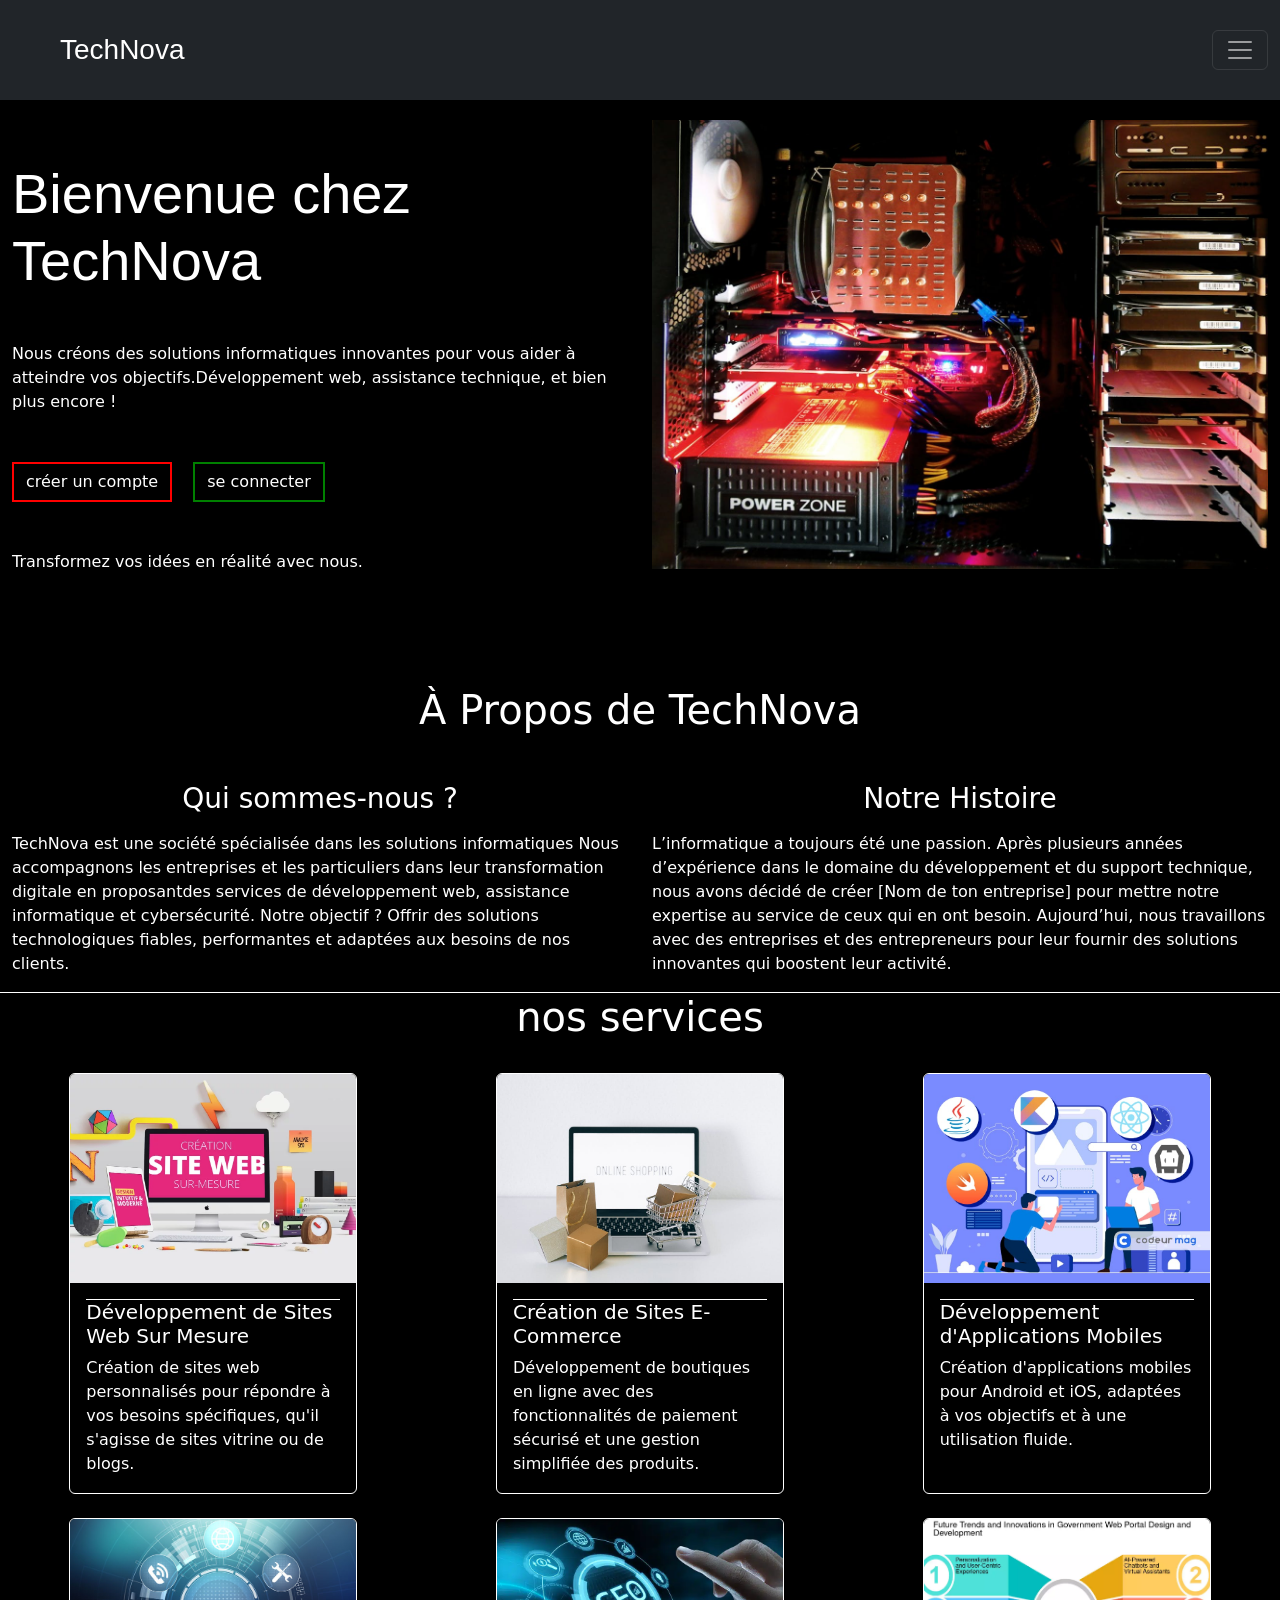
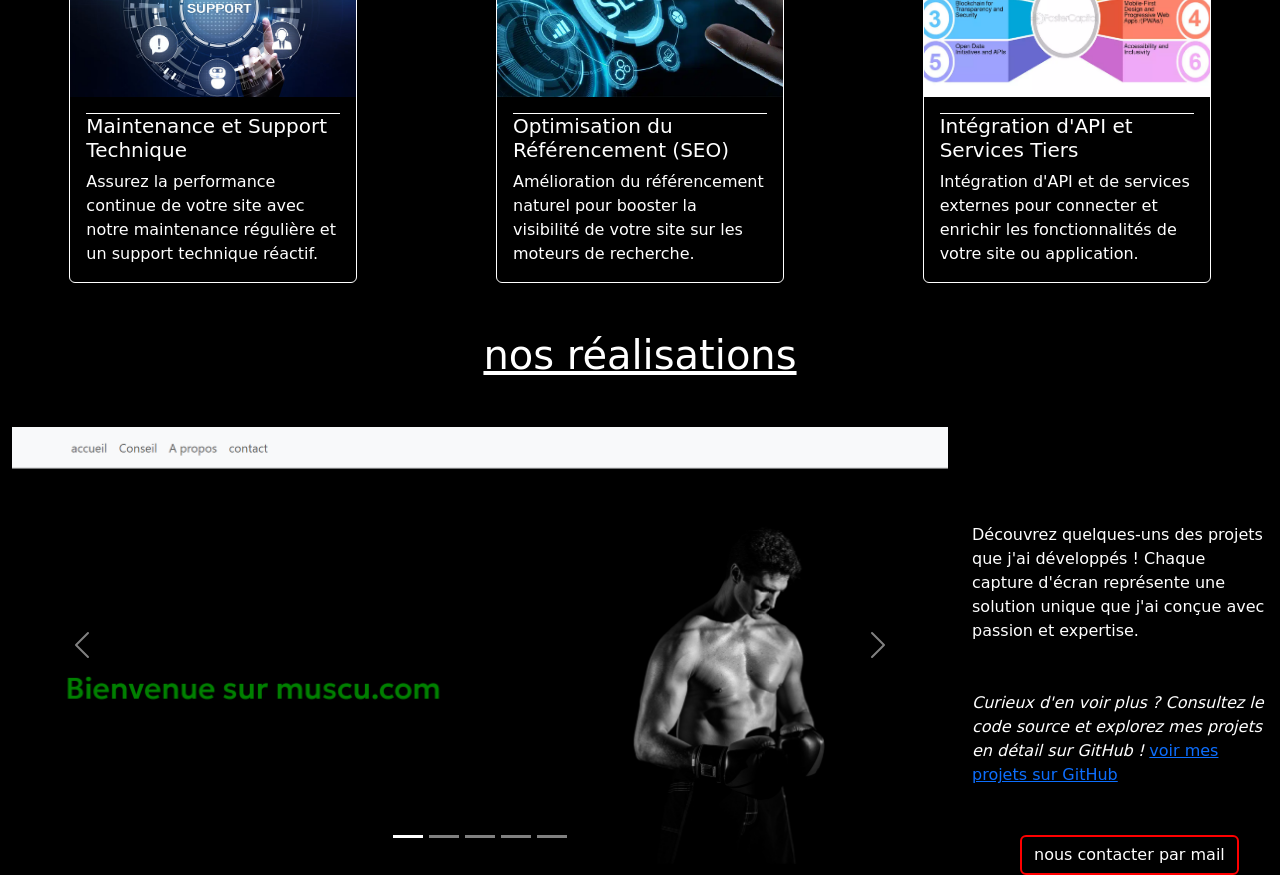
==== index.html @ 36a8649b "addsite" ====
<!DOCTYPE html>
<html lang="fr">

<head>
    <meta charset="UTF-8">
    <meta name="viewport" content="width=device-width, initial-scale=1.0">
    <title>Document</title>
    <link rel="stylesheet" href="https://cdnjs.cloudflare.com/ajax/libs/font-awesome/6.7.2/css/all.min.css"
        integrity="sha512-Evv84Mr4kqVGRNSgIGL/F/aIDqQb7xQ2vcrdIwxfjThSH8CSR7PBEakCr51Ck+w+/U6swU2Im1vVX0SVk9ABhg=="
        crossorigin="anonymous" referrerpolicy="no-referrer" />
    <link href="https://cdn.jsdelivr.net/npm/bootstrap@5.3.3/dist/css/bootstrap.min.css" rel="stylesheet"
        integrity="sha384-QWTKZyjpPEjISv5WaRU9OFeRpok6YctnYmDr5pNlyT2bRjXh0JMhjY6hW+ALEwIH" crossorigin="anonymous" />
    <link rel="stylesheet" href="style.css">
</head>

<body>
    <div class="container-fluid">

        <!-- le st-navbar désigne le style sur la barre de navigation -->
        <nav class="st-navbar navbar navbar-dark bg-dark fixed-top py-4">

            <div class="container-fluid d-flex">
                <!-- st-navbar-a style du lien du titre de l'entreprise -->
                <a class="st-navbar-a navbar-brand fs-3 ms-5" href="#">TechNova </a>
                <button class="navbar-toggler" type="button" data-bs-toggle="offcanvas"
                    data-bs-target="#offcanvasDarkNavbar" aria-controls="offcanvasDarkNavbar"
                    aria-label="Toggle navigation">
                    <span class="navbar-toggler-icon"></span>
                </button>
                <div class="offcanvas offcanvas-end text-bg-dark" tabindex="-1" id="offcanvasDarkNavbar"
                    aria-labelledby="offcanvasDarkNavbarLabel">

                    <div class="offcanvas-header">

                        <h5 class="offcanvas-title" id="offcanvasDarkNavbarLabel">TechNova </h5>
                        <button type="button" class="btn-close btn-close-white" data-bs-dismiss="offcanvas"
                            aria-label="Close"></button>

                    </div>

                    <div class="offcanvas-body">

                        <ul class="navbar-nav justify-content-end flex-grow-1 pe-3">

                            <li class="nav-item">
                                <a class="nav-link active fs-5" aria-current="page" href="form.html"> <i
                                        class="fa-solid fa-circle-user"></i>
                                    compte

                                </a>

                            </li>
                            <li class="nav-item">
                                <a class="nav-link active" aria-current="page" href="#accueil">accueil</a>
                            </li>
                            <li class="nav-item">
                                <a class="nav-link" href="#propos">à propos de nous</a>
                            </li>
                            <li class="nav-item">
                                <a class="nav-link" href="#services">nos services</a>
                            </li>
                            <li class="nav-item">
                                <a class="nav-link" href="#réalisations">nos réalistions</a>
                            </li>
                            <li class="nav-item dropdown">
                                <a class="nav-link dropdown-toggle" href="#" role="button" data-bs-toggle="dropdown"
                                    aria-expanded="false">
                                    d'autres de mes sites
                                </a>
                                <ul class="dropdown-menu dropdown-menu-dark">
                                    <li><a class="dropdown-item"
                                            href="https://aboubakar2007.github.io/site-levage/">site sur l'élevage</a>
                                    </li>
                                    <li><a class="dropdown-item"
                                            href="https://aboubakar2007.github.io/site-agriculture/">site sur
                                            l'agriculture</a></li>
                                    <li>
                                        <hr class="dropdown-divider">
                                    </li>
                                    <li><a class="dropdown-item"
                                            href="https://aboubakar2007.github.io/site-vente-d-article/">site sur les
                                            ventes d'articles</a></li>
                                </ul>
                            </li>

                        </ul>


                    </div>

                </div>

            </div>

        </nav>
        <!-- home pour la page d'accueil -->
        <section id="accueil">
            <div class="home  row mt-4 mt-lg-5 mt-md-5 pb-lg-5 pb-md-5 d-flex  ">
                <div
                    class="col-md-6 col-lg-6 mt-lg-3 mt-md-5 justify-content-center py-md-5 py-lg-5 order-lg-1 order-md-1 order-2">
                    <!--le st pour le style du h1  -->
                    <h1 class="st-home-h1 mt-2 mt-md-4 mt-lg-5 display-4">Bienvenue chez TechNova </h1>
                    <!-- le st pour le style du p -->
                    <p class="st-home-p mt-lg-5 mt-md-4 mt-2"> Nous créons des solutions informatiques innovantes pour
                        vous
                        aider à
                        atteindre vos
                        objectifs.Développement web, assistance technique, et bien plus encore !
                    </p>
                    <div class="button mt-3 mt-lg-5 mt-md-4    ">
                        <a href="form.html"><button class=" st-bouton1 btn rounded-0 me-3">créer un compte</button></a>
                        <a href="form.html"><button class=" st-bouton2 btn rounded-0 me-3">se connecter</button></a>
                    </div>
                    <p class="st-txt mt-lg-5 mt-md-4 mt-2">Transformez vos idées en réalité
                        avec nous.</p>
                </div>
                <div class="col-md-6 col-lg-6 mt-4 py-5 order-lg-2 order-md-2 order-1">
                    <img src="./images/home/pexels-pixabay-159235.jpg " class="w-100" alt="">
                </div>



            </div>
        </section>
        <section id="propos">
            <div class="row home2">
                <h1 class="texte d-flex justify-content-center mb-5">À Propos de TechNova</h1>
                <div class="col col-12 col-lg-6 col-md-6 ">
                    <h3 class="texte d-flex justify-content-center mb-3">Qui sommes-nous ?</h3>
                    <p class="texte"> TechNova est une société spécialisée dans les solutions informatiques Nous
                        accompagnons les entreprises et les particuliers dans leur transformation digitale en
                        proposantdes services de développement web, assistance informatique et cybersécurité.
                        Notre objectif ? Offrir des solutions technologiques fiables, performantes et adaptées aux
                        besoins de nos clients.
                    </p>
                </div>
                <div class="col col-12 col-lg-6 col-md-6">
                    <h3 class="texte d-flex justify-content-center mb-3">Notre Histoire</h3>
                    <p class="texte">L’informatique a toujours été une passion. Après plusieurs années d’expérience dans
                        le
                        domaine du
                        développement et du support technique, nous avons décidé de créer [Nom de ton entreprise] pour
                        mettre notre expertise au service de ceux qui en ont besoin.
                        Aujourd’hui, nous travaillons avec des entreprises et des entrepreneurs pour leur fournir des
                        solutions innovantes qui boostent leur activité.</p>
                </div>
            </div>
        </section>

        <section id="services">

            <div class="row home3 gy-4 ">
                <h1 class="texte  mt-4 d-flex justify-content-center">nos services</h1>
                <div class="col col-lg-4 d-flex justify-content-center">
                    <div class="card" style="width: 18rem;">
                        <img src="./images/service/940-site.webp" class="card-img-top h-50" alt="..."
                            style="object-fit: cover;">
                        <div class="card-body">
                            <h1 class="fs-5">Développement de Sites Web Sur Mesure</h1>
                            <p class="card-text">Création de sites web personnalisés pour répondre à vos besoins
                                spécifiques, qu'il s'agisse de sites vitrine ou de blogs.</p>
                        </div>
                    </div>
                </div>
                <div class="col col-lg-4 d-flex justify-content-center">
                    <div class="card" style="width: 18rem;">
                        <img src="./images/service/pexels-n-voitkevich-6214474.jpg" class="card-img-top h-50" alt="..."
                            style="object-fit: cover;">
                        <div class="card-body">
                            <h1 class="fs-5 ">Création de Sites E-Commerce</h1>
                            <p class="card-text">Développement de boutiques en ligne avec des fonctionnalités de
                                paiement sécurisé et une gestion simplifiée des produits.</p>
                        </div>
                    </div>
                </div>
                <div class="col col-lg-4 d-flex justify-content-center">
                    <div class="card" style="width: 18rem;">
                        <img src="./images/service/developpement-mobile.jpg" class="card-img-top h-50" alt="..."
                            style="object-fit: cover;">
                        <div class="card-body">
                            <h1 class="fs-5"> Développement d'Applications Mobiles</h1>
                            <p class="card-text">Création d'applications mobiles pour Android et iOS, adaptées à vos
                                objectifs et à une utilisation fluide.</p>
                        </div>
                    </div>
                </div>
                <div class="col col-lg-4 d-flex justify-content-center">
                    <div class="card" style="width: 18rem;">
                        <img src="./images/service/Support.jpg " class="card-img-top h-50" alt="..."
                            style="object-fit: cover;">
                        <div class="card-body">
                            <h1 class="fs-5">Maintenance et Support Technique</h1>
                            <p class="card-text">Assurez la performance continue de votre site avec notre maintenance
                                régulière et un support technique réactif.</p>
                        </div>
                    </div>
                </div>
                <div class="col col-lg-4 d-flex justify-content-center">
                    <div class="card" style="width: 18rem;">
                        <img src="./images/service/optimisation-referencement.webp" class="card-img-top h-50" alt="..."
                            style="object-fit: cover;">
                        <div class="card-body">
                            <h1 class="fs-5">Optimisation du Référencement (SEO)</h1>
                            <p class="card-text">Amélioration du référencement naturel pour booster la visibilité de
                                votre site sur les moteurs de recherche.</p>
                        </div>
                    </div>
                </div>
                <div class="col col-lg-4 d-flex justify-content-center">
                    <div class="card" style="width: 18rem;">
                        <img src="./images/service/conception.webp.webp" class="card-img-top h-50" alt="..."
                            style="object-fit: cover" ;>
                        <div class=" card-body">
                            <h1 class="fs-5">Intégration d'API et Services Tiers</h1>
                            <p class="card-text">Intégration d'API et de services externes pour connecter et enrichir
                                les fonctionnalités de votre site ou application.</p>
                        </div>
                    </div>
                </div>



            </div>
        </section>

        <section id="réalisations">
            <div class="row home4">
                <h1 class="texte d-flex justify-content-center my-5">nos réalisations</h1>
                <div class="col-lg-9 col-md-8 col-12">
                    <div id="carouselExampleIndicators" class="carousel slide">
                        <div class="carousel-indicators">
                            <button type="button" data-bs-target="#carouselExampleIndicators" data-bs-slide-to="0"
                                class="active" aria-current="true" aria-label="Slide 1"></button>
                            <button type="button" data-bs-target="#carouselExampleIndicators" data-bs-slide-to="1"
                                aria-label="Slide 2"></button>
                            <button type="button" data-bs-target="#carouselExampleIndicators" data-bs-slide-to="2"
                                aria-label="Slide 3"></button>
                            <button type="button" data-bs-target="#carouselExampleIndicators" data-bs-slide-to="3"
                                aria-label="Slide 4"></button>
                            <button type="button" data-bs-target="#carouselExampleIndicators" data-bs-slide-to="4"
                                aria-label="Slide 5"></button>
                        </div>
                        <div class="carousel-inner">
                            <div class="carousel-item active">
                                <img src="./images/réalisations/Capture d’écran 2025-03-30 150118.png"
                                    class="d-block w-100" alt="...">
                            </div>
                            <div class="carousel-item">
                                <img src="./images/réalisations/Capture d’écran 2025-03-30 150232.png"
                                    class="d-block w-100" alt="...">
                            </div>
                            <div class="carousel-item">
                                <img src="./images/réalisations/Capture d’écran 2025-03-30 150316.png"
                                    class="d-block w-100" alt="...">
                            </div>
                            <div class="carousel-item">
                                <img src="./images/réalisations/Capture d’écran 2025-03-30 150400.png"
                                    class="d-block w-100" alt="...">
                            </div>
                            <div class="carousel-item">
                                <img src="./images/réalisations/Capture d’écran 2025-03-30 150430.png"
                                    class="d-block w-100" alt="...">
                            </div>
                        </div>
                        <button class="carousel-control-prev" type="button" data-bs-target="#carouselExampleIndicators"
                            data-bs-slide="prev">
                            <span class="carousel-control-prev-icon" aria-hidden="true"></span>
                            <span class="visually-hidden">Previous</span>
                        </button>
                        <button class="carousel-control-next" type="button" data-bs-target="#carouselExampleIndicators"
                            data-bs-slide="next">
                            <span class="carousel-control-next-icon" aria-hidden="true"></span>
                            <span class="visually-hidden">Next</span>
                        </button>
                    </div>
                </div>
                <div class="col-lg-3 col-md-4 col-12 mt-md-4 mt-lg-5">

                    <p class="texte my-lg-5 my-md-4 my-2 d-flex justify-content-center">Découvrez quelques-uns des
                        projets que j'ai
                        développés ! Chaque capture
                        d'écran
                        représente une
                        solution unique que j'ai conçue avec passion et expertise.</p>
                    <i class="texte">Curieux d'en voir plus ? Consultez le code source et explorez mes projets en détail
                        sur GitHub
                        !</i>
                    <a href="https://github.com/aboubakar2007">voir mes projets sur GitHub</a>

                    <button type="button" class="mm-btn btn btn-rounded-none mt-lg-5 ms-lg-5 mt-2 ms-3 mt-md-4 ms-md-4 "
                        id="liveToastBtn">nous
                        contacter
                        par
                        mail</button>

                    <div class="toast-container position-fixed bottom-0 end-0 p-3 ">
                        <div id="liveToast" class="toast " role="alert" aria-live="assertive" aria-atomic="true">
                            <div class="toast-header">
                                <img src="./images/home/pexels-pixabay-159235.jpg" class="rounded me-2 w-25" alt=""
                                    style="background-color: blue;">
                                <strong class="me-auto">TechNova</strong>
                                <small>à l'instant</small>
                                <button type="button" class="btn-close " data-bs-dismiss="toast"
                                    aria-label="Close"></button>
                            </div>
                            <div class="toast-body">
                                <a href="mailto:">aboubakarnoursery@gmail.com</a>
                            </div>
                        </div>
                    </div>

                </div>


            </div>
        </section>




    </div>

    <script src="https://cdn.jsdelivr.net/npm/bootstrap@5.3.3/dist/js/bootstrap.bundle.min.js"
        integrity="sha384-YvpcrYf0tY3lHB60NNkmXc5s9fDVZLESaAA55NDzOxhy9GkcIdslK1eN7N6jIeHz" crossorigin="anonymous">
    </script>
    <script src="script.js"></script>
</body>

</html>
---- style.css ----
.st-navbar-a {
  font-family: "Franklin Gothic Medium", "Arial Narrow", Arial, sans-serif;
}
.st-navbar-a:hover {
  color: rgba(116, 36, 36, 0.747);
  border-bottom: 2px solid red;
}
.home {
  background-color: black;
}
.st-home-h1 {
  color: white;
  font-family: "Franklin Gothic Medium", "Arial Narrow", Arial, sans-serif;
}
.st-home-p {
  color: white;
}
.st-bouton1 {
  border: 2px solid red;
  color: white;
}
.st-bouton1:hover,
.st-bouton1:active {
  background-color: red;
  color: white;
  transition: 0.4s linear;
}
.st-bouton2 {
  border: 2px solid green;
  color: white;
}
.st-bouton2:hover,
.st-bouton2:active {
  background-color: green;
  color: white;
  transition: 0.4s linear;
}
.st-txt {
  color: white;
}

.texte {
  color: white;
}
.home2 {
  background-color: black;
}
.home3 {
  background-color: black;
}

.home3 .card {
  background-color: black;
  color: white;
  border: 1px solid white;
}
.home3 h1 {
  border-top: 1px solid white;
}
.home4 {
  background-color: black;
}
.home4 h1 {
  text-decoration: underline;
}

.mm-btn {
  border: 2px solid red;
  color: white;
}
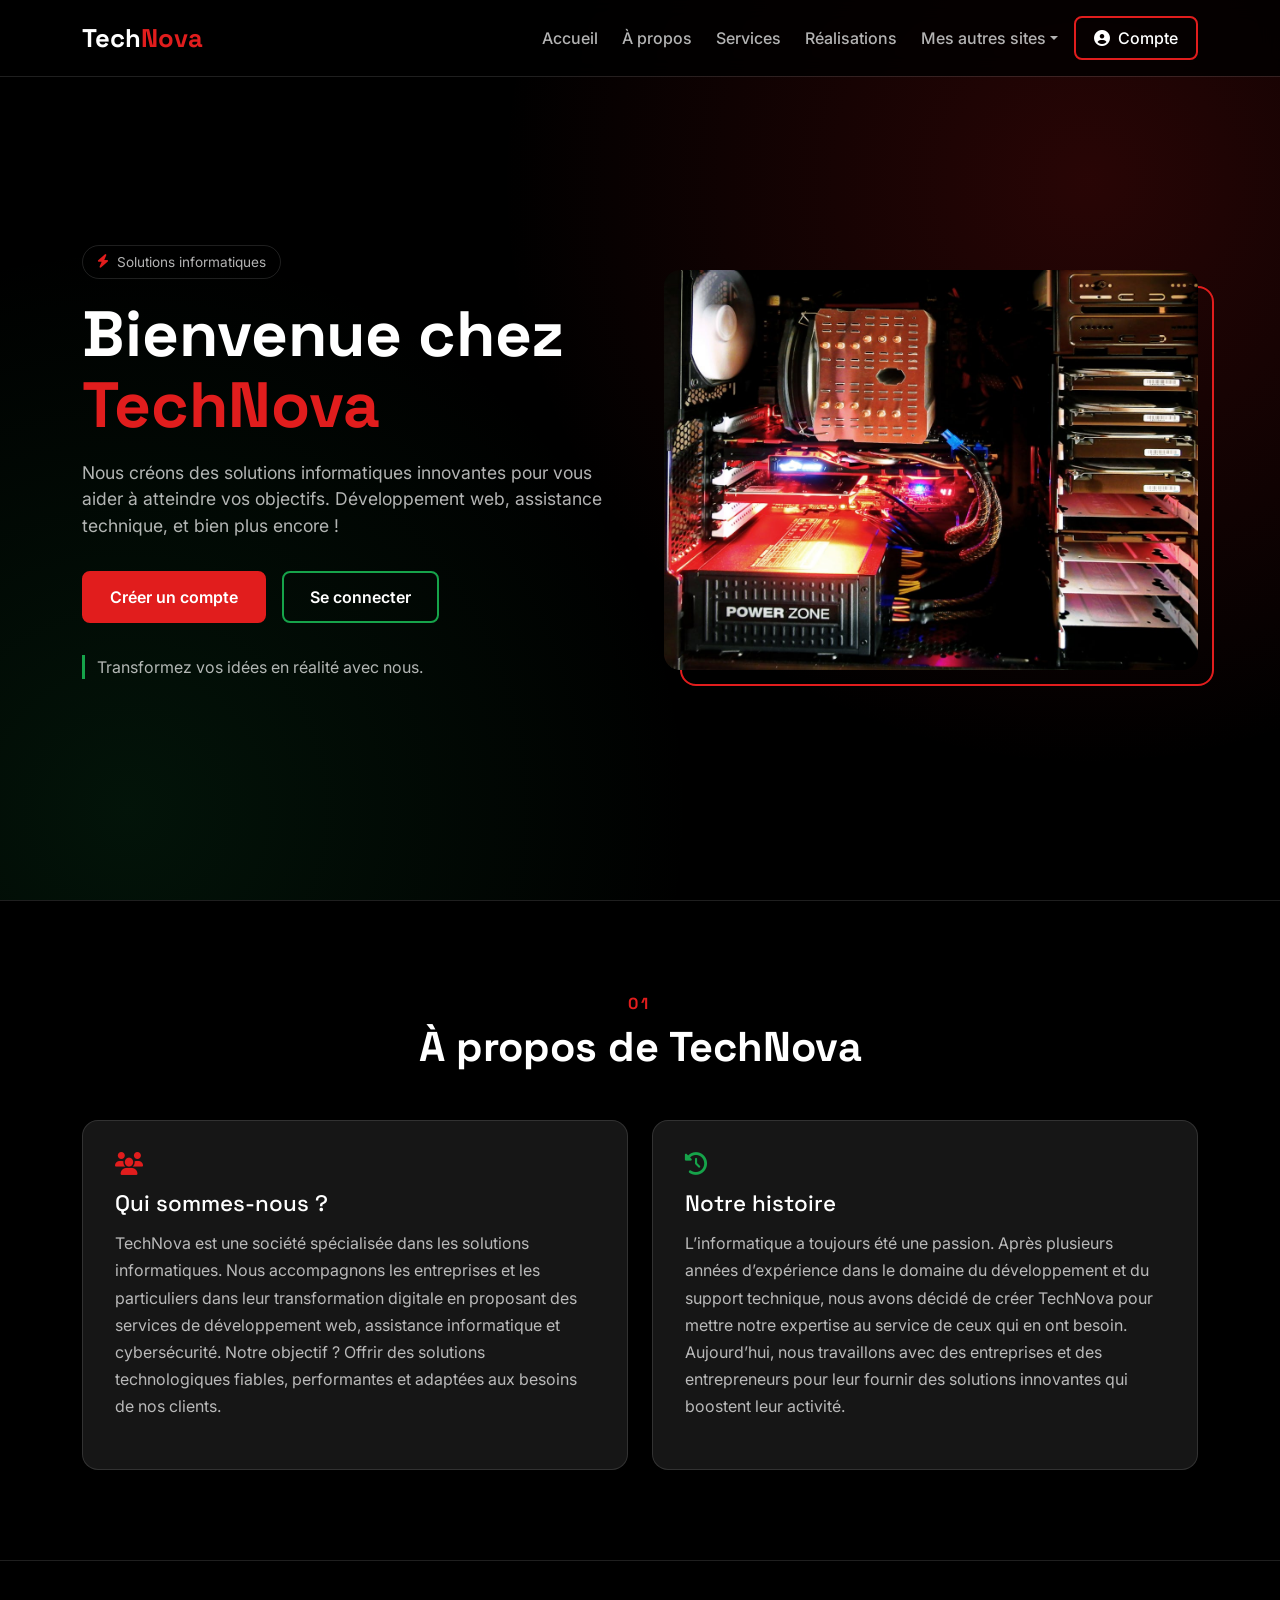
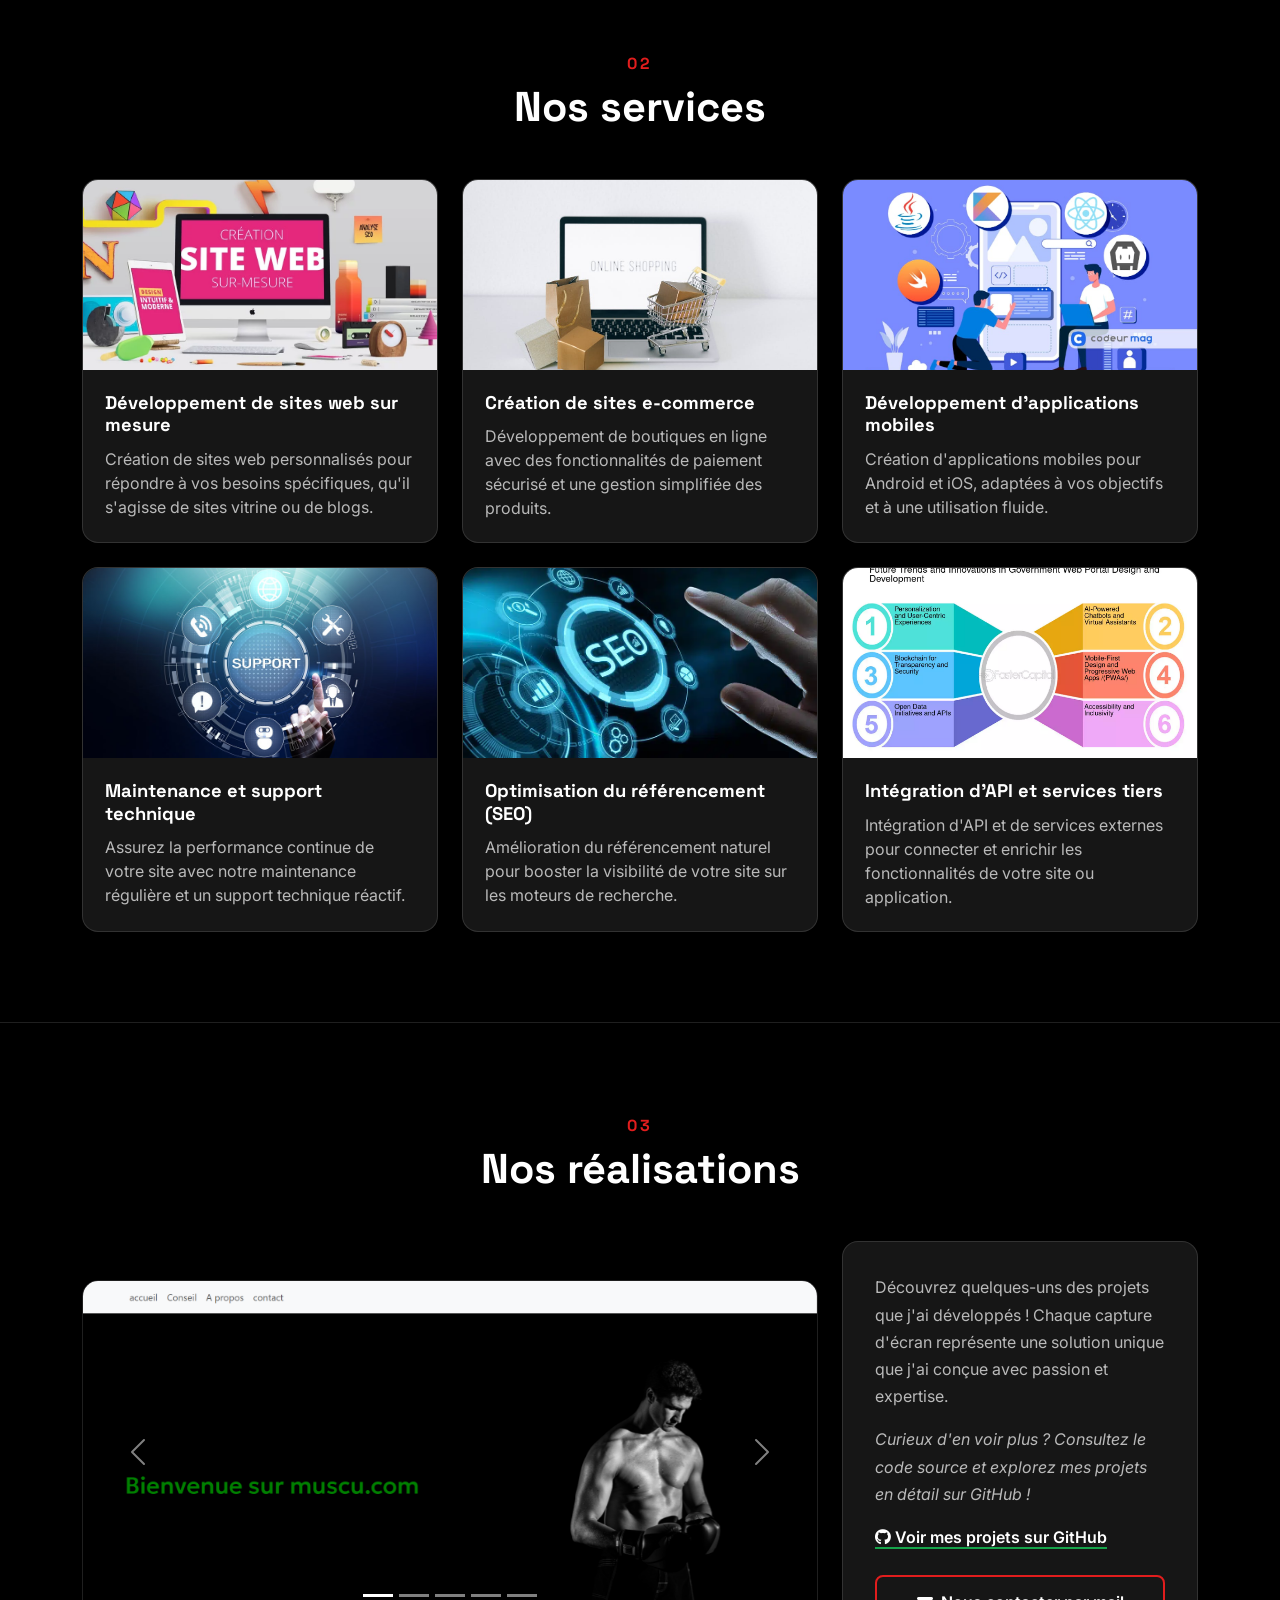
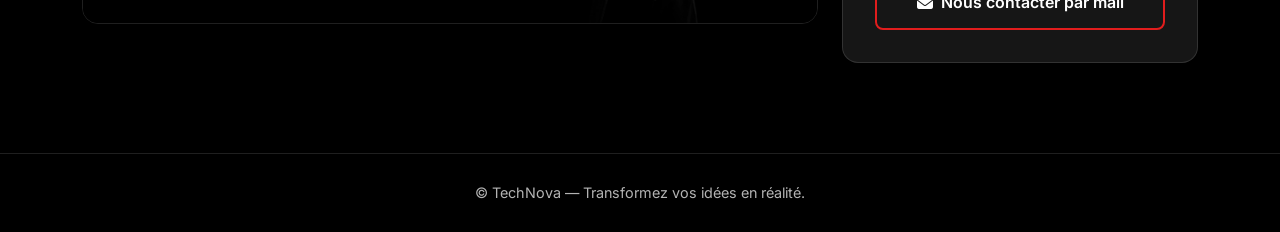
==== commit cb074fa0: "Refonte du design et version mobile - Nouveau thème noir avec accents rouge/vert d'origine, typograp" ====
--- a/index.html
+++ b/index.html
@@ -4,321 +4,283 @@
 <head>
     <meta charset="UTF-8">
     <meta name="viewport" content="width=device-width, initial-scale=1.0">
-    <title>Document</title>
+    <title>TechNova — Solutions informatiques</title>
     <link rel="stylesheet" href="https://cdnjs.cloudflare.com/ajax/libs/font-awesome/6.7.2/css/all.min.css"
         integrity="sha512-Evv84Mr4kqVGRNSgIGL/F/aIDqQb7xQ2vcrdIwxfjThSH8CSR7PBEakCr51Ck+w+/U6swU2Im1vVX0SVk9ABhg=="
         crossorigin="anonymous" referrerpolicy="no-referrer" />
     <link href="https://cdn.jsdelivr.net/npm/bootstrap@5.3.3/dist/css/bootstrap.min.css" rel="stylesheet"
         integrity="sha384-QWTKZyjpPEjISv5WaRU9OFeRpok6YctnYmDr5pNlyT2bRjXh0JMhjY6hW+ALEwIH" crossorigin="anonymous" />
+    <link rel="preconnect" href="https://fonts.googleapis.com">
+    <link rel="preconnect" href="https://fonts.gstatic.com" crossorigin>
+    <link href="https://fonts.googleapis.com/css2?family=Inter:wght@400;500;600&family=Space+Grotesk:wght@500;700&display=swap" rel="stylesheet">
     <link rel="stylesheet" href="style.css">
 </head>
 
 <body>
-    <div class="container-fluid">
-
-        <!-- le st-navbar désigne le style sur la barre de navigation -->
-        <nav class="st-navbar navbar navbar-dark bg-dark fixed-top py-4">
-
-            <div class="container-fluid d-flex">
-                <!-- st-navbar-a style du lien du titre de l'entreprise -->
-                <a class="st-navbar-a navbar-brand fs-3 ms-5" href="#">TechNova </a>
-                <button class="navbar-toggler" type="button" data-bs-toggle="offcanvas"
-                    data-bs-target="#offcanvasDarkNavbar" aria-controls="offcanvasDarkNavbar"
-                    aria-label="Toggle navigation">
-                    <span class="navbar-toggler-icon"></span>
-                </button>
-                <div class="offcanvas offcanvas-end text-bg-dark" tabindex="-1" id="offcanvasDarkNavbar"
-                    aria-labelledby="offcanvasDarkNavbarLabel">
-
-                    <div class="offcanvas-header">
-
-                        <h5 class="offcanvas-title" id="offcanvasDarkNavbarLabel">TechNova </h5>
-                        <button type="button" class="btn-close btn-close-white" data-bs-dismiss="offcanvas"
-                            aria-label="Close"></button>
-
-                    </div>
-
-                    <div class="offcanvas-body">
-
-                        <ul class="navbar-nav justify-content-end flex-grow-1 pe-3">
-
-                            <li class="nav-item">
-                                <a class="nav-link active fs-5" aria-current="page" href="form.html"> <i
-                                        class="fa-solid fa-circle-user"></i>
-                                    compte
-
-                                </a>
-
-                            </li>
-                            <li class="nav-item">
-                                <a class="nav-link active" aria-current="page" href="#accueil">accueil</a>
-                            </li>
-                            <li class="nav-item">
-                                <a class="nav-link" href="#propos">à propos de nous</a>
-                            </li>
-                            <li class="nav-item">
-                                <a class="nav-link" href="#services">nos services</a>
-                            </li>
-                            <li class="nav-item">
-                                <a class="nav-link" href="#réalisations">nos réalistions</a>
-                            </li>
-                            <li class="nav-item dropdown">
-                                <a class="nav-link dropdown-toggle" href="#" role="button" data-bs-toggle="dropdown"
-                                    aria-expanded="false">
-                                    d'autres de mes sites
-                                </a>
-                                <ul class="dropdown-menu dropdown-menu-dark">
-                                    <li><a class="dropdown-item"
-                                            href="https://aboubakar2007.github.io/site-levage/">site sur l'élevage</a>
-                                    </li>
-                                    <li><a class="dropdown-item"
-                                            href="https://aboubakar2007.github.io/site-agriculture/">site sur
-                                            l'agriculture</a></li>
-                                    <li>
-                                        <hr class="dropdown-divider">
-                                    </li>
-                                    <li><a class="dropdown-item"
-                                            href="https://aboubakar2007.github.io/site-vente-d-article/">site sur les
-                                            ventes d'articles</a></li>
-                                </ul>
-                            </li>
-
-                        </ul>
-
-
-                    </div>
-
-                </div>
-
-            </div>
-
-        </nav>
-        <!-- home pour la page d'accueil -->
-        <section id="accueil">
-            <div class="home  row mt-4 mt-lg-5 mt-md-5 pb-lg-5 pb-md-5 d-flex  ">
-                <div
-                    class="col-md-6 col-lg-6 mt-lg-3 mt-md-5 justify-content-center py-md-5 py-lg-5 order-lg-1 order-md-1 order-2">
-                    <!--le st pour le style du h1  -->
-                    <h1 class="st-home-h1 mt-2 mt-md-4 mt-lg-5 display-4">Bienvenue chez TechNova </h1>
-                    <!-- le st pour le style du p -->
-                    <p class="st-home-p mt-lg-5 mt-md-4 mt-2"> Nous créons des solutions informatiques innovantes pour
-                        vous
-                        aider à
-                        atteindre vos
-                        objectifs.Développement web, assistance technique, et bien plus encore !
-                    </p>
-                    <div class="button mt-3 mt-lg-5 mt-md-4    ">
-                        <a href="form.html"><button class=" st-bouton1 btn rounded-0 me-3">créer un compte</button></a>
-                        <a href="form.html"><button class=" st-bouton2 btn rounded-0 me-3">se connecter</button></a>
-                    </div>
-                    <p class="st-txt mt-lg-5 mt-md-4 mt-2">Transformez vos idées en réalité
-                        avec nous.</p>
-                </div>
-                <div class="col-md-6 col-lg-6 mt-4 py-5 order-lg-2 order-md-2 order-1">
-                    <img src="./images/home/pexels-pixabay-159235.jpg " class="w-100" alt="">
-                </div>
-
-
-
-            </div>
-        </section>
-        <section id="propos">
-            <div class="row home2">
-                <h1 class="texte d-flex justify-content-center mb-5">À Propos de TechNova</h1>
-                <div class="col col-12 col-lg-6 col-md-6 ">
-                    <h3 class="texte d-flex justify-content-center mb-3">Qui sommes-nous ?</h3>
-                    <p class="texte"> TechNova est une société spécialisée dans les solutions informatiques Nous
-                        accompagnons les entreprises et les particuliers dans leur transformation digitale en
-                        proposantdes services de développement web, assistance informatique et cybersécurité.
-                        Notre objectif ? Offrir des solutions technologiques fiables, performantes et adaptées aux
-                        besoins de nos clients.
-                    </p>
-                </div>
-                <div class="col col-12 col-lg-6 col-md-6">
-                    <h3 class="texte d-flex justify-content-center mb-3">Notre Histoire</h3>
-                    <p class="texte">L’informatique a toujours été une passion. Après plusieurs années d’expérience dans
-                        le
-                        domaine du
-                        développement et du support technique, nous avons décidé de créer [Nom de ton entreprise] pour
-                        mettre notre expertise au service de ceux qui en ont besoin.
-                        Aujourd’hui, nous travaillons avec des entreprises et des entrepreneurs pour leur fournir des
-                        solutions innovantes qui boostent leur activité.</p>
-                </div>
-            </div>
-        </section>
-
-        <section id="services">
-
-            <div class="row home3 gy-4 ">
-                <h1 class="texte  mt-4 d-flex justify-content-center">nos services</h1>
-                <div class="col col-lg-4 d-flex justify-content-center">
-                    <div class="card" style="width: 18rem;">
-                        <img src="./images/service/940-site.webp" class="card-img-top h-50" alt="..."
-                            style="object-fit: cover;">
-                        <div class="card-body">
-                            <h1 class="fs-5">Développement de Sites Web Sur Mesure</h1>
-                            <p class="card-text">Création de sites web personnalisés pour répondre à vos besoins
-                                spécifiques, qu'il s'agisse de sites vitrine ou de blogs.</p>
-                        </div>
-                    </div>
-                </div>
-                <div class="col col-lg-4 d-flex justify-content-center">
-                    <div class="card" style="width: 18rem;">
-                        <img src="./images/service/pexels-n-voitkevich-6214474.jpg" class="card-img-top h-50" alt="..."
-                            style="object-fit: cover;">
-                        <div class="card-body">
-                            <h1 class="fs-5 ">Création de Sites E-Commerce</h1>
-                            <p class="card-text">Développement de boutiques en ligne avec des fonctionnalités de
-                                paiement sécurisé et une gestion simplifiée des produits.</p>
-                        </div>
-                    </div>
-                </div>
-                <div class="col col-lg-4 d-flex justify-content-center">
-                    <div class="card" style="width: 18rem;">
-                        <img src="./images/service/developpement-mobile.jpg" class="card-img-top h-50" alt="..."
-                            style="object-fit: cover;">
-                        <div class="card-body">
-                            <h1 class="fs-5"> Développement d'Applications Mobiles</h1>
-                            <p class="card-text">Création d'applications mobiles pour Android et iOS, adaptées à vos
-                                objectifs et à une utilisation fluide.</p>
-                        </div>
-                    </div>
-                </div>
-                <div class="col col-lg-4 d-flex justify-content-center">
-                    <div class="card" style="width: 18rem;">
-                        <img src="./images/service/Support.jpg " class="card-img-top h-50" alt="..."
-                            style="object-fit: cover;">
-                        <div class="card-body">
-                            <h1 class="fs-5">Maintenance et Support Technique</h1>
-                            <p class="card-text">Assurez la performance continue de votre site avec notre maintenance
-                                régulière et un support technique réactif.</p>
-                        </div>
-                    </div>
-                </div>
-                <div class="col col-lg-4 d-flex justify-content-center">
-                    <div class="card" style="width: 18rem;">
-                        <img src="./images/service/optimisation-referencement.webp" class="card-img-top h-50" alt="..."
-                            style="object-fit: cover;">
-                        <div class="card-body">
-                            <h1 class="fs-5">Optimisation du Référencement (SEO)</h1>
-                            <p class="card-text">Amélioration du référencement naturel pour booster la visibilité de
-                                votre site sur les moteurs de recherche.</p>
-                        </div>
-                    </div>
-                </div>
-                <div class="col col-lg-4 d-flex justify-content-center">
-                    <div class="card" style="width: 18rem;">
-                        <img src="./images/service/conception.webp.webp" class="card-img-top h-50" alt="..."
-                            style="object-fit: cover" ;>
-                        <div class=" card-body">
-                            <h1 class="fs-5">Intégration d'API et Services Tiers</h1>
-                            <p class="card-text">Intégration d'API et de services externes pour connecter et enrichir
-                                les fonctionnalités de votre site ou application.</p>
-                        </div>
-                    </div>
-                </div>
-
-
-
-            </div>
-        </section>
-
-        <section id="réalisations">
-            <div class="row home4">
-                <h1 class="texte d-flex justify-content-center my-5">nos réalisations</h1>
-                <div class="col-lg-9 col-md-8 col-12">
-                    <div id="carouselExampleIndicators" class="carousel slide">
-                        <div class="carousel-indicators">
-                            <button type="button" data-bs-target="#carouselExampleIndicators" data-bs-slide-to="0"
-                                class="active" aria-current="true" aria-label="Slide 1"></button>
-                            <button type="button" data-bs-target="#carouselExampleIndicators" data-bs-slide-to="1"
-                                aria-label="Slide 2"></button>
-                            <button type="button" data-bs-target="#carouselExampleIndicators" data-bs-slide-to="2"
-                                aria-label="Slide 3"></button>
-                            <button type="button" data-bs-target="#carouselExampleIndicators" data-bs-slide-to="3"
-                                aria-label="Slide 4"></button>
-                            <button type="button" data-bs-target="#carouselExampleIndicators" data-bs-slide-to="4"
-                                aria-label="Slide 5"></button>
-                        </div>
-                        <div class="carousel-inner">
-                            <div class="carousel-item active">
-                                <img src="./images/réalisations/Capture d’écran 2025-03-30 150118.png"
-                                    class="d-block w-100" alt="...">
-                            </div>
-                            <div class="carousel-item">
-                                <img src="./images/réalisations/Capture d’écran 2025-03-30 150232.png"
-                                    class="d-block w-100" alt="...">
-                            </div>
-                            <div class="carousel-item">
-                                <img src="./images/réalisations/Capture d’écran 2025-03-30 150316.png"
-                                    class="d-block w-100" alt="...">
-                            </div>
-                            <div class="carousel-item">
-                                <img src="./images/réalisations/Capture d’écran 2025-03-30 150400.png"
-                                    class="d-block w-100" alt="...">
-                            </div>
-                            <div class="carousel-item">
-                                <img src="./images/réalisations/Capture d’écran 2025-03-30 150430.png"
-                                    class="d-block w-100" alt="...">
-                            </div>
-                        </div>
-                        <button class="carousel-control-prev" type="button" data-bs-target="#carouselExampleIndicators"
-                            data-bs-slide="prev">
-                            <span class="carousel-control-prev-icon" aria-hidden="true"></span>
-                            <span class="visually-hidden">Previous</span>
-                        </button>
-                        <button class="carousel-control-next" type="button" data-bs-target="#carouselExampleIndicators"
-                            data-bs-slide="next">
-                            <span class="carousel-control-next-icon" aria-hidden="true"></span>
-                            <span class="visually-hidden">Next</span>
-                        </button>
-                    </div>
-                </div>
-                <div class="col-lg-3 col-md-4 col-12 mt-md-4 mt-lg-5">
-
-                    <p class="texte my-lg-5 my-md-4 my-2 d-flex justify-content-center">Découvrez quelques-uns des
-                        projets que j'ai
-                        développés ! Chaque capture
-                        d'écran
-                        représente une
-                        solution unique que j'ai conçue avec passion et expertise.</p>
-                    <i class="texte">Curieux d'en voir plus ? Consultez le code source et explorez mes projets en détail
-                        sur GitHub
-                        !</i>
-                    <a href="https://github.com/aboubakar2007">voir mes projets sur GitHub</a>
-
-                    <button type="button" class="mm-btn btn btn-rounded-none mt-lg-5 ms-lg-5 mt-2 ms-3 mt-md-4 ms-md-4 "
-                        id="liveToastBtn">nous
-                        contacter
-                        par
-                        mail</button>
-
-                    <div class="toast-container position-fixed bottom-0 end-0 p-3 ">
-                        <div id="liveToast" class="toast " role="alert" aria-live="assertive" aria-atomic="true">
-                            <div class="toast-header">
-                                <img src="./images/home/pexels-pixabay-159235.jpg" class="rounded me-2 w-25" alt=""
-                                    style="background-color: blue;">
-                                <strong class="me-auto">TechNova</strong>
-                                <small>à l'instant</small>
-                                <button type="button" class="btn-close " data-bs-dismiss="toast"
-                                    aria-label="Close"></button>
-                            </div>
-                            <div class="toast-body">
-                                <a href="mailto:">aboubakarnoursery@gmail.com</a>
-                            </div>
-                        </div>
-                    </div>
-
-                </div>
-
-
-            </div>
-        </section>
-
-
-
-
-    </div>
+    <!-- le st-navbar désigne le style sur la barre de navigation -->
+    <nav class="st-navbar navbar navbar-expand-lg navbar-dark fixed-top">
+        <div class="container">
+            <!-- st-navbar-a style du lien du titre de l'entreprise -->
+            <a class="st-navbar-a navbar-brand" href="#accueil">Tech<span>Nova</span></a>
+            <button class="navbar-toggler" type="button" data-bs-toggle="offcanvas"
+                data-bs-target="#offcanvasDarkNavbar" aria-controls="offcanvasDarkNavbar"
+                aria-label="Ouvrir le menu">
+                <span class="navbar-toggler-icon"></span>
+            </button>
+            <div class="offcanvas offcanvas-end text-bg-dark" tabindex="-1" id="offcanvasDarkNavbar"
+                aria-labelledby="offcanvasDarkNavbarLabel">
+                <div class="offcanvas-header">
+                    <h5 class="offcanvas-title st-navbar-a" id="offcanvasDarkNavbarLabel">Tech<span>Nova</span></h5>
+                    <button type="button" class="btn-close btn-close-white" data-bs-dismiss="offcanvas"
+                        aria-label="Fermer"></button>
+                </div>
+                <div class="offcanvas-body">
+                    <ul class="navbar-nav justify-content-end align-items-lg-center flex-grow-1 gap-lg-2">
+                        <li class="nav-item"><a class="nav-link" href="#accueil">Accueil</a></li>
+                        <li class="nav-item"><a class="nav-link" href="#propos">À propos</a></li>
+                        <li class="nav-item"><a class="nav-link" href="#services">Services</a></li>
+                        <li class="nav-item"><a class="nav-link" href="#realisations">Réalisations</a></li>
+                        <li class="nav-item dropdown">
+                            <a class="nav-link dropdown-toggle" href="#" role="button" data-bs-toggle="dropdown"
+                                aria-expanded="false">Mes autres sites</a>
+                            <ul class="dropdown-menu dropdown-menu-dark dropdown-menu-end">
+                                <li><a class="dropdown-item" href="https://aboubakar2007.github.io/site-levage/">Site sur l'élevage</a></li>
+                                <li><a class="dropdown-item" href="https://aboubakar2007.github.io/site-agriculture/">Site sur l'agriculture</a></li>
+                                <li><hr class="dropdown-divider"></li>
+                                <li><a class="dropdown-item" href="https://aboubakar2007.github.io/site-vente-d-article/">Site de vente d'articles</a></li>
+                            </ul>
+                        </li>
+                        <li class="nav-item mt-3 mt-lg-0">
+                            <a class="st-compte" href="form.html"><i class="fa-solid fa-circle-user"></i> Compte</a>
+                        </li>
+                    </ul>
+                </div>
+            </div>
+        </div>
+    </nav>
+
+    <main>
+        <!-- accueil -->
+        <section id="accueil" class="home">
+            <div class="container">
+                <div class="row align-items-center g-4 g-lg-5">
+                    <div class="col-lg-6 order-2 order-lg-1">
+                        <span class="st-badge"><i class="fa-solid fa-bolt"></i> Solutions informatiques</span>
+                        <h1 class="st-home-h1">Bienvenue chez <span>TechNova</span></h1>
+                        <p class="st-home-p">Nous créons des solutions informatiques innovantes pour vous aider à
+                            atteindre vos objectifs. Développement web, assistance technique, et bien plus encore !</p>
+                        <div class="d-flex flex-wrap gap-3">
+                            <a href="form.html" class="st-bouton1">Créer un compte</a>
+                            <a href="form.html" class="st-bouton2">Se connecter</a>
+                        </div>
+                        <p class="st-txt">Transformez vos idées en réalité avec nous.</p>
+                    </div>
+                    <div class="col-lg-6 order-1 order-lg-2">
+                        <div class="st-home-img">
+                            <img src="./images/home/pexels-pixabay-159235.jpg" alt="Intérieur d'un ordinateur">
+                        </div>
+                    </div>
+                </div>
+            </div>
+        </section>
+
+        <!-- à propos -->
+        <section id="propos" class="section">
+            <div class="container">
+                <div class="section-titre">
+                    <span>01</span>
+                    <h2>À propos de TechNova</h2>
+                </div>
+                <div class="row g-4">
+                    <div class="col-md-6">
+                        <div class="st-bloc">
+                            <i class="fa-solid fa-users st-bloc-icone"></i>
+                            <h3>Qui sommes-nous ?</h3>
+                            <p>TechNova est une société spécialisée dans les solutions informatiques. Nous
+                                accompagnons les entreprises et les particuliers dans leur transformation digitale en
+                                proposant des services de développement web, assistance informatique et cybersécurité.
+                                Notre objectif ? Offrir des solutions technologiques fiables, performantes et adaptées
+                                aux besoins de nos clients.</p>
+                        </div>
+                    </div>
+                    <div class="col-md-6">
+                        <div class="st-bloc">
+                            <i class="fa-solid fa-clock-rotate-left st-bloc-icone vert"></i>
+                            <h3>Notre histoire</h3>
+                            <p>L’informatique a toujours été une passion. Après plusieurs années d’expérience dans le
+                                domaine du développement et du support technique, nous avons décidé de créer TechNova
+                                pour mettre notre expertise au service de ceux qui en ont besoin. Aujourd’hui, nous
+                                travaillons avec des entreprises et des entrepreneurs pour leur fournir des solutions
+                                innovantes qui boostent leur activité.</p>
+                        </div>
+                    </div>
+                </div>
+            </div>
+        </section>
+
+        <!-- services -->
+        <section id="services" class="section">
+            <div class="container">
+                <div class="section-titre">
+                    <span>02</span>
+                    <h2>Nos services</h2>
+                </div>
+                <div class="row g-4">
+                    <div class="col-sm-6 col-lg-4">
+                        <article class="st-card">
+                            <img src="./images/service/940-site.webp" alt="Développement de sites web">
+                            <div class="st-card-body">
+                                <h3>Développement de sites web sur mesure</h3>
+                                <p>Création de sites web personnalisés pour répondre à vos besoins spécifiques, qu'il
+                                    s'agisse de sites vitrine ou de blogs.</p>
+                            </div>
+                        </article>
+                    </div>
+                    <div class="col-sm-6 col-lg-4">
+                        <article class="st-card">
+                            <img src="./images/service/pexels-n-voitkevich-6214474.jpg" alt="Sites e-commerce">
+                            <div class="st-card-body">
+                                <h3>Création de sites e-commerce</h3>
+                                <p>Développement de boutiques en ligne avec des fonctionnalités de paiement sécurisé
+                                    et une gestion simplifiée des produits.</p>
+                            </div>
+                        </article>
+                    </div>
+                    <div class="col-sm-6 col-lg-4">
+                        <article class="st-card">
+                            <img src="./images/service/developpement-mobile.jpg" alt="Applications mobiles">
+                            <div class="st-card-body">
+                                <h3>Développement d'applications mobiles</h3>
+                                <p>Création d'applications mobiles pour Android et iOS, adaptées à vos objectifs et à
+                                    une utilisation fluide.</p>
+                            </div>
+                        </article>
+                    </div>
+                    <div class="col-sm-6 col-lg-4">
+                        <article class="st-card">
+                            <img src="./images/service/Support.jpg" alt="Support technique">
+                            <div class="st-card-body">
+                                <h3>Maintenance et support technique</h3>
+                                <p>Assurez la performance continue de votre site avec notre maintenance régulière et
+                                    un support technique réactif.</p>
+                            </div>
+                        </article>
+                    </div>
+                    <div class="col-sm-6 col-lg-4">
+                        <article class="st-card">
+                            <img src="./images/service/optimisation-referencement.webp" alt="Référencement SEO">
+                            <div class="st-card-body">
+                                <h3>Optimisation du référencement (SEO)</h3>
+                                <p>Amélioration du référencement naturel pour booster la visibilité de votre site sur
+                                    les moteurs de recherche.</p>
+                            </div>
+                        </article>
+                    </div>
+                    <div class="col-sm-6 col-lg-4">
+                        <article class="st-card">
+                            <img src="./images/service/conception.webp.webp" alt="Intégration d'API">
+                            <div class="st-card-body">
+                                <h3>Intégration d'API et services tiers</h3>
+                                <p>Intégration d'API et de services externes pour connecter et enrichir les
+                                    fonctionnalités de votre site ou application.</p>
+                            </div>
+                        </article>
+                    </div>
+                </div>
+            </div>
+        </section>
+
+        <!-- réalisations -->
+        <section id="realisations" class="section">
+            <div class="container">
+                <div class="section-titre">
+                    <span>03</span>
+                    <h2>Nos réalisations</h2>
+                </div>
+                <div class="row g-4 align-items-center">
+                    <div class="col-lg-8">
+                        <div id="carouselRealisations" class="carousel slide st-carousel">
+                            <div class="carousel-indicators">
+                                <button type="button" data-bs-target="#carouselRealisations" data-bs-slide-to="0"
+                                    class="active" aria-current="true" aria-label="Projet 1"></button>
+                                <button type="button" data-bs-target="#carouselRealisations" data-bs-slide-to="1"
+                                    aria-label="Projet 2"></button>
+                                <button type="button" data-bs-target="#carouselRealisations" data-bs-slide-to="2"
+                                    aria-label="Projet 3"></button>
+                                <button type="button" data-bs-target="#carouselRealisations" data-bs-slide-to="3"
+                                    aria-label="Projet 4"></button>
+                                <button type="button" data-bs-target="#carouselRealisations" data-bs-slide-to="4"
+                                    aria-label="Projet 5"></button>
+                            </div>
+                            <div class="carousel-inner">
+                                <div class="carousel-item active">
+                                    <img src="./images/réalisations/Capture d’écran 2025-03-30 150118.png"
+                                        class="d-block w-100" alt="Capture d'un projet réalisé">
+                                </div>
+                                <div class="carousel-item">
+                                    <img src="./images/réalisations/Capture d’écran 2025-03-30 150232.png"
+                                        class="d-block w-100" alt="Capture d'un projet réalisé">
+                                </div>
+                                <div class="carousel-item">
+                                    <img src="./images/réalisations/Capture d’écran 2025-03-30 150316.png"
+                                        class="d-block w-100" alt="Capture d'un projet réalisé">
+                                </div>
+                                <div class="carousel-item">
+                                    <img src="./images/réalisations/Capture d’écran 2025-03-30 150400.png"
+                                        class="d-block w-100" alt="Capture d'un projet réalisé">
+                                </div>
+                                <div class="carousel-item">
+                                    <img src="./images/réalisations/Capture d’écran 2025-03-30 150430.png"
+                                        class="d-block w-100" alt="Capture d'un projet réalisé">
+                                </div>
+                            </div>
+                            <button class="carousel-control-prev" type="button" data-bs-target="#carouselRealisations"
+                                data-bs-slide="prev">
+                                <span class="carousel-control-prev-icon" aria-hidden="true"></span>
+                                <span class="visually-hidden">Précédent</span>
+                            </button>
+                            <button class="carousel-control-next" type="button" data-bs-target="#carouselRealisations"
+                                data-bs-slide="next">
+                                <span class="carousel-control-next-icon" aria-hidden="true"></span>
+                                <span class="visually-hidden">Suivant</span>
+                            </button>
+                        </div>
+                    </div>
+                    <div class="col-lg-4">
+                        <div class="st-bloc">
+                            <p>Découvrez quelques-uns des projets que j'ai développés ! Chaque capture d'écran
+                                représente une solution unique que j'ai conçue avec passion et expertise.</p>
+                            <p class="fst-italic">Curieux d'en voir plus ? Consultez le code source et explorez mes
+                                projets en détail sur GitHub !</p>
+                            <a class="st-lien" href="https://github.com/aboubakar2007"><i class="fa-brands fa-github"></i>
+                                Voir mes projets sur GitHub</a>
+                            <button type="button" class="mm-btn mt-4" id="liveToastBtn">
+                                <i class="fa-solid fa-envelope"></i> Nous contacter par mail</button>
+                        </div>
+                    </div>
+                </div>
+            </div>
+
+            <div class="toast-container position-fixed bottom-0 end-0 p-3">
+                <div id="liveToast" class="toast" role="alert" aria-live="assertive" aria-atomic="true">
+                    <div class="toast-header">
+                        <strong class="me-auto">TechNova</strong>
+                        <small>à l'instant</small>
+                        <button type="button" class="btn-close" data-bs-dismiss="toast" aria-label="Fermer"></button>
+                    </div>
+                    <div class="toast-body">
+                        <a href="mailto:aboubakarnoursery@gmail.com">aboubakarnoursery@gmail.com</a>
+                    </div>
+                </div>
+            </div>
+        </section>
+    </main>
+
+    <footer class="st-footer">
+        <div class="container">
+            <p>© TechNova — Transformez vos idées en réalité.</p>
+        </div>
+    </footer>
 
     <script src="https://cdn.jsdelivr.net/npm/bootstrap@5.3.3/dist/js/bootstrap.bundle.min.js"
         integrity="sha384-YvpcrYf0tY3lHB60NNkmXc5s9fDVZLESaAA55NDzOxhy9GkcIdslK1eN7N6jIeHz" crossorigin="anonymous">
@@ -326,4 +288,4 @@
     <script src="script.js"></script>
 </body>
 
-</html>+</html>
--- a/style.css
+++ b/style.css
@@ -1,70 +1,307 @@
+:root {
+  --noir: #000000;
+  --noir-2: #0d0d0d;
+  --noir-3: #161616;
+  --bordure: rgba(255, 255, 255, 0.12);
+  --blanc: #ffffff;
+  --gris: rgba(255, 255, 255, 0.7);
+  --rouge: #e11d1d;
+  --vert: #16a34a;
+}
+
+html {
+  scroll-behavior: smooth;
+  scroll-padding-top: 80px;
+}
+body {
+  background-color: var(--noir);
+  color: var(--blanc);
+  font-family: "Inter", system-ui, sans-serif;
+  overflow-x: hidden;
+}
+h1, h2, h3, .st-navbar-a {
+  font-family: "Space Grotesk", "Franklin Gothic Medium", Arial, sans-serif;
+}
+
+/* navigation */
+.st-navbar {
+  padding: 14px 0;
+  border-bottom: 1px solid var(--bordure);
+}
+/* le flou est sur un pseudo-élément : sur la barre elle-même il enfermerait le menu mobile */
+.st-navbar::before {
+  content: "";
+  position: absolute;
+  inset: 0;
+  z-index: -1;
+  background: rgba(0, 0, 0, 0.8);
+  backdrop-filter: blur(10px);
+}
 .st-navbar-a {
-  font-family: "Franklin Gothic Medium", "Arial Narrow", Arial, sans-serif;
+  font-size: 1.6rem;
+  font-weight: 700;
+  color: var(--blanc);
+}
+.st-navbar-a span {
+  color: var(--rouge);
 }
 .st-navbar-a:hover {
-  color: rgba(116, 36, 36, 0.747);
-  border-bottom: 2px solid red;
-}
+  color: var(--blanc);
+}
+.st-navbar .nav-link {
+  color: var(--gris);
+  font-weight: 500;
+  position: relative;
+}
+.st-navbar .nav-link:hover,
+.st-navbar .nav-link:focus {
+  color: var(--blanc);
+}
+.st-compte {
+  display: inline-flex;
+  align-items: center;
+  gap: 8px;
+  padding: 8px 18px;
+  border: 2px solid var(--rouge);
+  border-radius: 8px;
+  color: var(--blanc);
+  text-decoration: none;
+  font-weight: 500;
+  transition: background 0.3s;
+}
+.st-compte:hover {
+  background: var(--rouge);
+  color: var(--blanc);
+}
+.offcanvas {
+  background: var(--noir-2) !important;
+}
+
+/* accueil */
 .home {
-  background-color: black;
+  min-height: 100vh;
+  display: flex;
+  align-items: center;
+  padding: 120px 0 80px;
+  background:
+    radial-gradient(circle at 85% 20%, rgba(225, 29, 29, 0.18), transparent 45%),
+    radial-gradient(circle at 10% 90%, rgba(22, 163, 74, 0.12), transparent 40%),
+    var(--noir);
+}
+.st-badge {
+  display: inline-flex;
+  align-items: center;
+  gap: 8px;
+  padding: 6px 14px;
+  border: 1px solid var(--bordure);
+  border-radius: 99px;
+  font-size: 0.85rem;
+  color: var(--gris);
+}
+.st-badge i {
+  color: var(--rouge);
 }
 .st-home-h1 {
-  color: white;
-  font-family: "Franklin Gothic Medium", "Arial Narrow", Arial, sans-serif;
+  font-size: clamp(2.4rem, 6vw, 4rem);
+  font-weight: 700;
+  line-height: 1.1;
+  margin: 20px 0;
+}
+.st-home-h1 span {
+  color: var(--rouge);
 }
 .st-home-p {
-  color: white;
+  font-size: 1.1rem;
+  color: var(--gris);
+  max-width: 520px;
+  margin-bottom: 32px;
+}
+.st-bouton1,
+.st-bouton2,
+.mm-btn {
+  display: inline-flex;
+  align-items: center;
+  justify-content: center;
+  gap: 8px;
+  padding: 12px 26px;
+  border-radius: 8px;
+  font-weight: 600;
+  text-decoration: none;
+  color: var(--blanc);
+  transition: background-color 0.3s, transform 0.2s;
 }
 .st-bouton1 {
-  border: 2px solid red;
-  color: white;
-}
-.st-bouton1:hover,
-.st-bouton1:active {
-  background-color: red;
-  color: white;
-  transition: 0.4s linear;
+  background-color: var(--rouge);
+  border: 2px solid var(--rouge);
+}
+.st-bouton1:hover {
+  background-color: transparent;
+  color: var(--blanc);
+  transform: translateY(-2px);
 }
 .st-bouton2 {
-  border: 2px solid green;
-  color: white;
-}
-.st-bouton2:hover,
-.st-bouton2:active {
-  background-color: green;
-  color: white;
-  transition: 0.4s linear;
+  border: 2px solid var(--vert);
+}
+.st-bouton2:hover {
+  background-color: var(--vert);
+  color: var(--blanc);
+  transform: translateY(-2px);
 }
 .st-txt {
-  color: white;
-}
-
-.texte {
-  color: white;
-}
-.home2 {
-  background-color: black;
-}
-.home3 {
-  background-color: black;
-}
-
-.home3 .card {
-  background-color: black;
-  color: white;
-  border: 1px solid white;
-}
-.home3 h1 {
-  border-top: 1px solid white;
-}
-.home4 {
-  background-color: black;
-}
-.home4 h1 {
-  text-decoration: underline;
-}
-
+  margin-top: 32px;
+  color: var(--gris);
+  border-left: 3px solid var(--vert);
+  padding-left: 12px;
+}
+.st-home-img {
+  position: relative;
+}
+.st-home-img::before {
+  content: "";
+  position: absolute;
+  inset: 16px -16px -16px 16px;
+  border: 2px solid var(--rouge);
+  border-radius: 16px;
+}
+.st-home-img img {
+  position: relative;
+  width: 100%;
+  aspect-ratio: 4 / 3;
+  object-fit: cover;
+  border-radius: 16px;
+}
+
+/* sections */
+.section {
+  padding: 90px 0;
+  border-top: 1px solid var(--bordure);
+}
+.section-titre {
+  text-align: center;
+  margin-bottom: 48px;
+}
+.section-titre span {
+  font-family: "Space Grotesk", sans-serif;
+  color: var(--rouge);
+  font-weight: 700;
+  letter-spacing: 0.2em;
+}
+.section-titre h2 {
+  font-size: clamp(1.8rem, 4vw, 2.6rem);
+  font-weight: 700;
+  margin-top: 6px;
+}
+
+.st-bloc {
+  height: 100%;
+  padding: 32px;
+  background: var(--noir-3);
+  border: 1px solid var(--bordure);
+  border-radius: 16px;
+  color: var(--gris);
+  line-height: 1.7;
+}
+.st-bloc h3 {
+  color: var(--blanc);
+  font-size: 1.4rem;
+  margin-bottom: 12px;
+}
+.st-bloc-icone {
+  font-size: 1.4rem;
+  color: var(--rouge);
+  margin-bottom: 16px;
+}
+.st-bloc-icone.vert {
+  color: var(--vert);
+}
+
+/* services */
+.st-card {
+  height: 100%;
+  overflow: hidden;
+  background: var(--noir-3);
+  border: 1px solid var(--bordure);
+  border-radius: 16px;
+  transition: transform 0.3s, border-color 0.3s;
+}
+.st-card:hover {
+  transform: translateY(-6px);
+  border-color: var(--rouge);
+}
+.st-card img {
+  width: 100%;
+  height: 190px;
+  object-fit: cover;
+}
+.st-card-body {
+  padding: 22px;
+}
+.st-card-body h3 {
+  font-size: 1.15rem;
+  font-weight: 700;
+  margin-bottom: 10px;
+}
+.st-card-body p {
+  color: var(--gris);
+  margin: 0;
+}
+
+/* réalisations */
+.st-carousel {
+  overflow: hidden;
+  border: 1px solid var(--bordure);
+  border-radius: 16px;
+}
+.st-lien {
+  color: var(--blanc);
+  font-weight: 600;
+  text-decoration: none;
+  border-bottom: 2px solid var(--vert);
+}
+.st-lien:hover {
+  color: var(--vert);
+}
 .mm-btn {
-  border: 2px solid red;
-  color: white;
-}
+  width: 100%;
+  background: transparent;
+  border: 2px solid var(--rouge);
+}
+.mm-btn:hover {
+  background-color: var(--rouge);
+}
+
+.st-footer {
+  padding: 28px 0;
+  border-top: 1px solid var(--bordure);
+  text-align: center;
+  color: var(--gris);
+  font-size: 0.9rem;
+}
+.st-footer p {
+  margin: 0;
+}
+
+@media (max-width: 991px) {
+  .home {
+    min-height: auto;
+    padding: 110px 0 60px;
+  }
+  .st-home-img::before {
+    inset: 10px -10px -10px 10px;
+  }
+  .section {
+    padding: 64px 0;
+  }
+}
+@media (max-width: 575px) {
+  .st-bouton1,
+  .st-bouton2 {
+    flex: 1;
+  }
+  .st-bloc {
+    padding: 24px;
+  }
+  .section-titre {
+    margin-bottom: 32px;
+  }
+}
